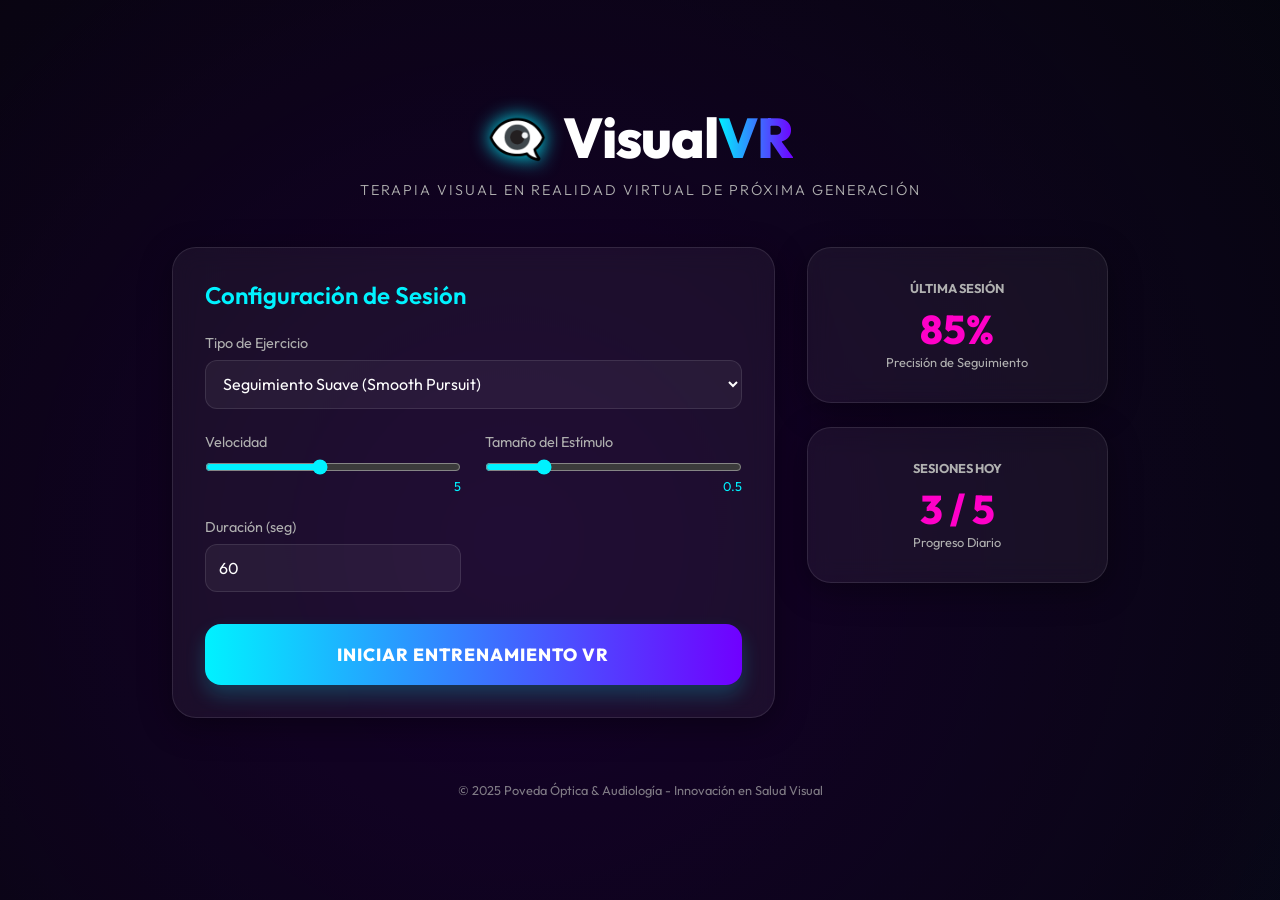
==== index.html @ d006fe5f "Initial commit VisualVR Therapy App" ====
<!DOCTYPE html>
<html lang="es">

<head>
    <meta charset="UTF-8">
    <meta name="viewport" content="width=device-width, initial-scale=1.0">
    <title>VisualVR - Entrenamiento Visual Avanzado</title>
    <link rel="stylesheet" href="style.css">
    <link rel="manifest" href="manifest.json">
    <link rel="preconnect" href="https://fonts.googleapis.com">
    <link rel="preconnect" href="https://fonts.gstatic.com" crossorigin>
    <link href="https://fonts.googleapis.com/css2?family=Outfit:wght@300;400;600;800&display=swap" rel="stylesheet">
</head>

<body>
    <div class="background-animation"></div>

    <main class="container">
        <header>
            <div class="logo">
                <span class="logo-icon">👁️‍🗨️</span>
                <h1>Visual<span>VR</span></h1>
            </div>
            <p class="subtitle">Terapia Visual en Realidad Virtual de Próxima Generación</p>
        </header>

        <section class="dashboard">
            <div class="glass-card main-controls">
                <h2>Configuración de Sesión</h2>
                <div class="control-group">
                    <label for="exercise-type">Tipo de Ejercicio</label>
                    <select id="exercise-type">
                        <option value="pursuit">Seguimiento Suave (Smooth Pursuit)</option>
                        <option value="saccades">Sacádicos (Saccades)</option>
                        <option value="vergence">Vergencia (Vergence)</option>
                    </select>
                </div>

                <div class="control-grid">
                    <div class="control-item">
                        <label for="speed">Velocidad</label>
                        <input type="range" id="speed" min="1" max="10" value="5">
                        <span class="value-display" id="speed-val">5</span>
                    </div>
                    <div class="control-item">
                        <label for="size">Tamaño del Estímulo</label>
                        <input type="range" id="size" min="0.1" max="2" step="0.1" value="0.5">
                        <span class="value-display" id="size-val">0.5</span>
                    </div>
                    <div class="control-item">
                        <label for="duration">Duración (seg)</label>
                        <input type="number" id="duration" value="60" min="10">
                    </div>
                </div>

                <button id="start-btn" class="primary-btn">INICIAR ENTRENAMIENTO VR</button>
            </div>

            <div class="stats-panel">
                <div class="glass-card stat-card">
                    <h3>Última Sesión</h3>
                    <p class="stat-value">85%</p>
                    <p class="stat-label">Precisión de Seguimiento</p>
                </div>
                <div class="glass-card stat-card">
                    <h3>Sesiones Hoy</h3>
                    <p class="stat-value">3 / 5</p>
                    <p class="stat-label">Progreso Diario</p>
                </div>
            </div>
        </section>

        <footer>
            <p>&copy; 2025 Poveda Óptica & Audiología - Innovación en Salud Visual</p>
        </footer>
    </main>

    <script src="script.js"></script>
</body>

</html>
---- style.css ----
:root {
    --primary: #00f2ff;
    --secondary: #7000ff;
    --accent: #ff00c8;
    --bg-dark: #05050a;
    --glass: rgba(255, 255, 255, 0.05);
    --glass-border: rgba(255, 255, 255, 0.1);
    --text: #ffffff;
    --text-dim: #b0b0b0;
}

* {
    margin: 0;
    padding: 0;
    box-sizing: border-box;
    font-family: 'Outfit', sans-serif;
}

body {
    background-color: var(--bg-dark);
    color: var(--text);
    overflow-x: hidden;
    min-height: 100vh;
    display: flex;
    justify-content: center;
    align-items: center;
}

.background-animation {
    position: fixed;
    top: 0;
    left: 0;
    width: 100%;
    height: 100%;
    z-index: -1;
    background: radial-gradient(circle at 20% 30%, #1a0033 0%, transparent 40%),
        radial-gradient(circle at 80% 70%, #001a33 0%, transparent 40%),
        linear-gradient(135deg, #05050a 0%, #0a0a1f 100%);
    background-size: 200% 200%;
    animation: gradientMove 15s ease infinite;
    opacity: 0.8;
}

@keyframes gradientMove {
    0% {
        background-position: 0% 50%;
    }

    50% {
        background-position: 100% 50%;
    }

    100% {
        background-position: 0% 50%;
    }
}

.container {
    width: 90%;
    max-width: 1000px;
    padding: 2rem;
    animation: fadeIn 1s ease-out;
}

@keyframes fadeIn {
    from {
        opacity: 0;
        transform: translateY(20px);
    }

    to {
        opacity: 1;
        transform: translateY(0);
    }
}

header {
    text-align: center;
    margin-bottom: 3rem;
}

.logo {
    display: flex;
    align-items: center;
    justify-content: center;
    gap: 1rem;
    margin-bottom: 0.5rem;
}

.logo-icon {
    font-size: 3rem;
    filter: drop-shadow(0 0 10px var(--primary));
}

h1 {
    font-size: 3.5rem;
    font-weight: 800;
    letter-spacing: -1px;
}

h1 span {
    background: linear-gradient(90deg, var(--primary), var(--secondary));
    background-clip: text;
    -webkit-background-clip: text;
    -webkit-text-fill-color: transparent;
}

.subtitle {
    font-weight: 300;
    color: var(--text-dim);
    letter-spacing: 2px;
    text-transform: uppercase;
    font-size: 0.9rem;
}

.dashboard {
    display: grid;
    grid-template-columns: 2fr 1fr;
    gap: 2rem;
}

.glass-card {
    background: var(--glass);
    backdrop-filter: blur(12px);
    border: 1px solid var(--glass-border);
    border-radius: 24px;
    padding: 2rem;
    box-shadow: 0 8px 32px 0 rgba(0, 0, 0, 0.37);
    transition: transform 0.3s ease, border-color 0.3s ease;
}

.glass-card:hover {
    border-color: var(--primary);
}

.main-controls h2 {
    margin-bottom: 1.5rem;
    font-weight: 600;
    color: var(--primary);
}

.control-group {
    margin-bottom: 1.5rem;
}

label {
    display: block;
    margin-bottom: 0.5rem;
    font-size: 0.9rem;
    color: var(--text-dim);
}

select,
input[type="number"] {
    width: 100%;
    background: rgba(255, 255, 255, 0.05);
    border: 1px solid var(--glass-border);
    border-radius: 12px;
    padding: 0.8rem;
    color: white;
    outline: none;
    font-size: 1rem;
}

.control-grid {
    display: grid;
    grid-template-columns: 1fr 1fr;
    gap: 1.5rem;
    margin-bottom: 2rem;
}

.control-item {
    display: flex;
    flex-direction: column;
}

input[type="range"] {
    width: 100%;
    accent-color: var(--primary);
}

.value-display {
    text-align: right;
    font-size: 0.8rem;
    color: var(--primary);
    margin-top: 0.2rem;
}

.primary-btn {
    width: 100%;
    padding: 1.2rem;
    border: none;
    border-radius: 16px;
    background: linear-gradient(90deg, var(--primary), var(--secondary));
    color: white;
    font-weight: 800;
    font-size: 1.1rem;
    cursor: pointer;
    box-shadow: 0 10px 20px rgba(0, 242, 255, 0.2);
    transition: all 0.3s ease;
    text-transform: uppercase;
    letter-spacing: 1px;
}

.primary-btn:hover {
    transform: translateY(-3px);
    box-shadow: 0 15px 30px rgba(0, 242, 255, 0.4);
    filter: brightness(1.1);
}

.stats-panel {
    display: flex;
    flex-direction: column;
    gap: 1.5rem;
}

.stat-card {
    text-align: center;
}

.stat-card h3 {
    font-size: 0.8rem;
    text-transform: uppercase;
    color: var(--text-dim);
    margin-bottom: 0.5rem;
}

.stat-value {
    font-size: 2.5rem;
    font-weight: 800;
    color: var(--accent);
}

.stat-label {
    font-size: 0.8rem;
    color: var(--text-dim);
}

footer {
    margin-top: 4rem;
    text-align: center;
    font-size: 0.8rem;
    color: var(--text-dim);
    opacity: 0.7;
}

@media (max-width: 768px) {
    .dashboard {
        grid-template-columns: 1fr;
    }

    h1 {
        font-size: 2.5rem;
    }
}
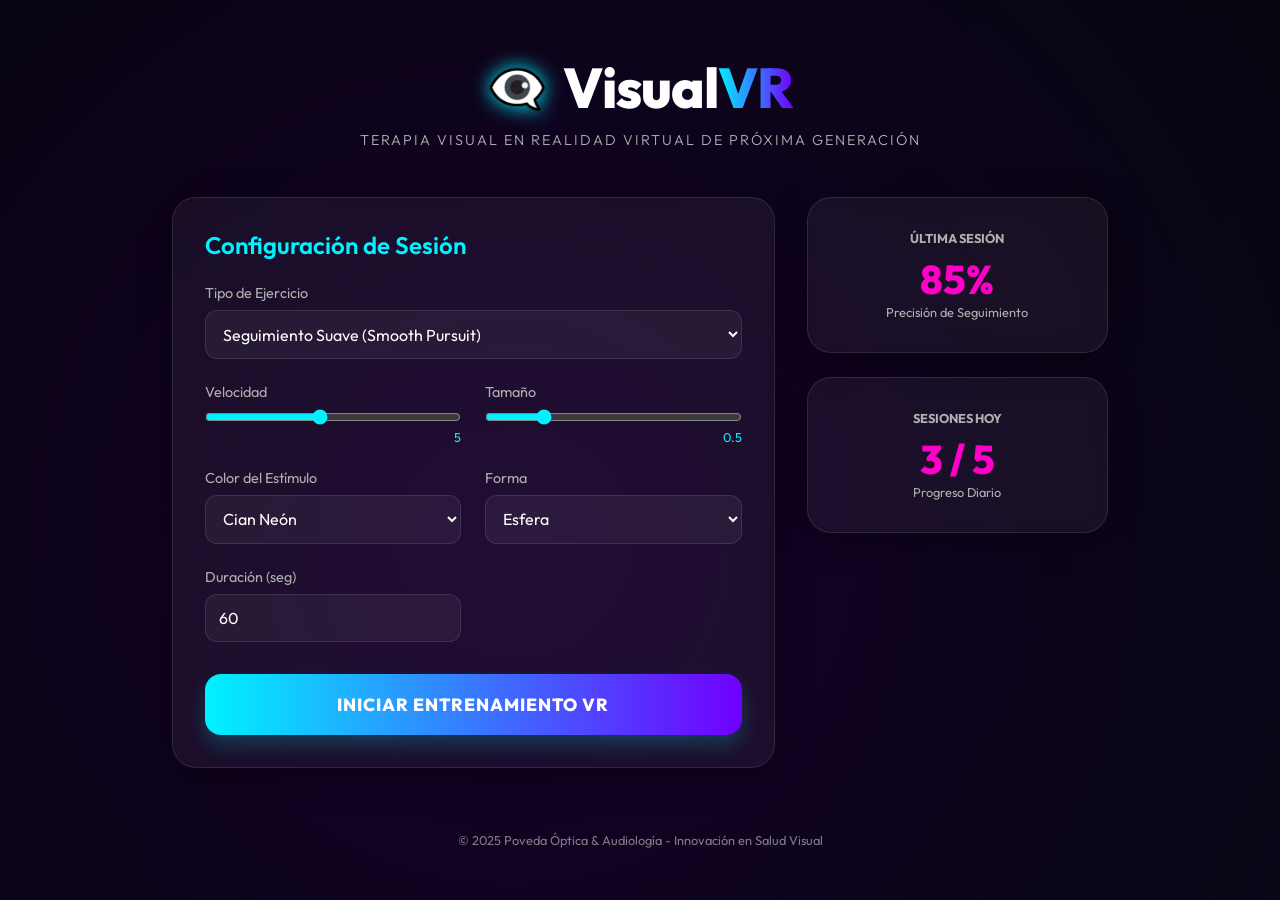
==== commit 0ea59104: "Update: Fix exit button position and add shape/color options" ====
--- a/index.html
+++ b/index.html
@@ -43,9 +43,28 @@
                         <span class="value-display" id="speed-val">5</span>
                     </div>
                     <div class="control-item">
-                        <label for="size">Tamaño del Estímulo</label>
+                        <label for="size">Tamaño</label>
                         <input type="range" id="size" min="0.1" max="2" step="0.1" value="0.5">
                         <span class="value-display" id="size-val">0.5</span>
+                    </div>
+                    <div class="control-item">
+                        <label for="color">Color del Estímulo</label>
+                        <select id="color">
+                            <option value="#00f2ff">Cian Neón</option>
+                            <option value="#ff00c8">Rosa Eléctrico</option>
+                            <option value="#7000ff">Violeta Profundo</option>
+                            <option value="#00ff00">Verde Terapia</option>
+                            <option value="#ffff00">Amarillo Foveal</option>
+                        </select>
+                    </div>
+                    <div class="control-item">
+                        <label for="shape">Forma</label>
+                        <select id="shape">
+                            <option value="sphere">Esfera</option>
+                            <option value="box">Cubo</option>
+                            <option value="torus">Anillo</option>
+                            <option value="cone">Puntero</option>
+                        </select>
                     </div>
                     <div class="control-item">
                         <label for="duration">Duración (seg)</label>
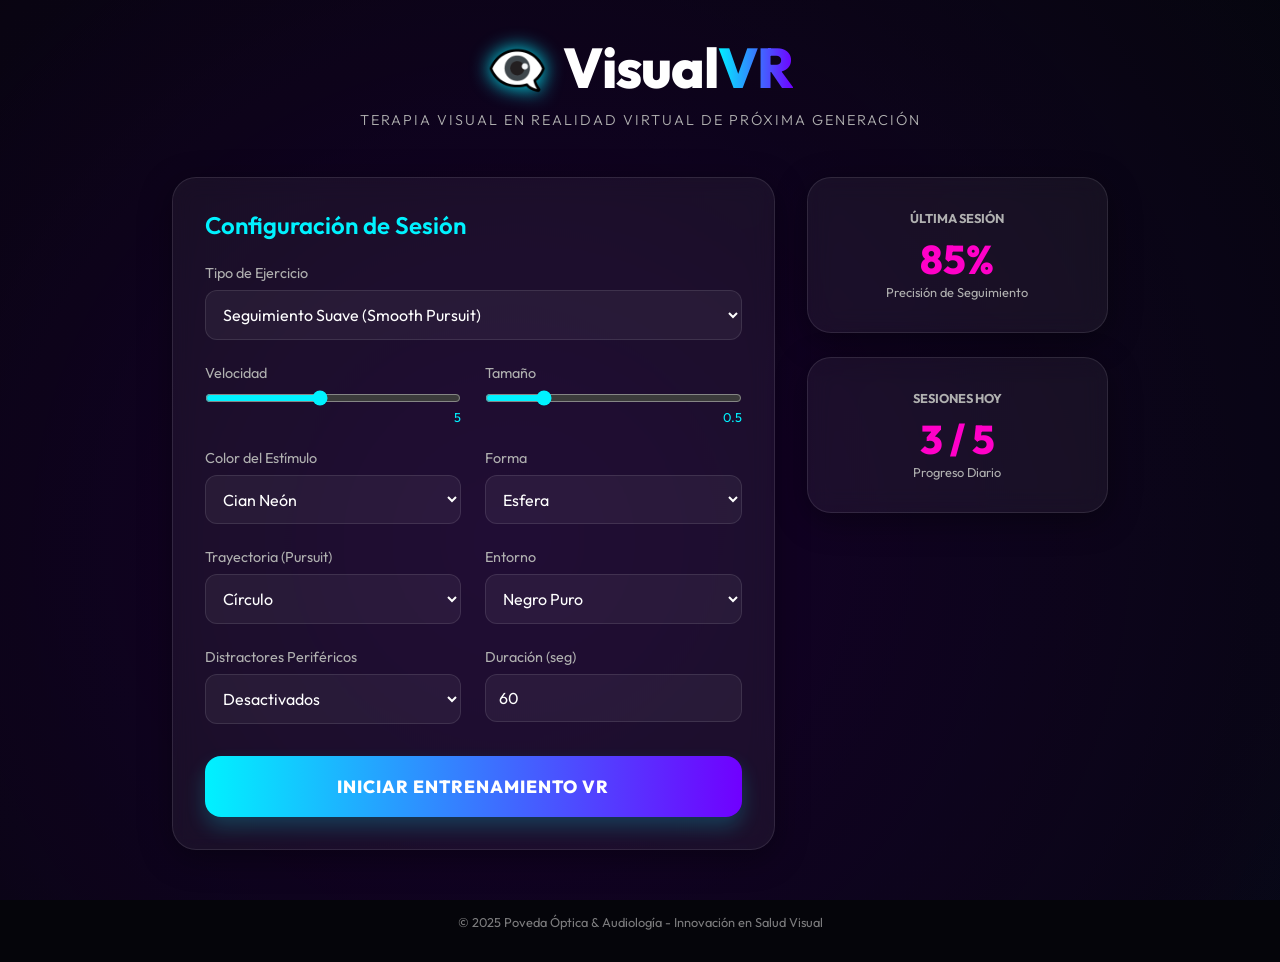
==== commit 03082352: "Full feature update: Lemniscate patterns, environments, and distractors" ====
--- a/index.html
+++ b/index.html
@@ -67,6 +67,32 @@
                         </select>
                     </div>
                     <div class="control-item">
+                        <label for="pattern">Trayectoria (Pursuit)</label>
+                        <select id="pattern">
+                            <option value="circle">Círculo</option>
+                            <option value="lemniscate">Ocho Tumbado (∞)</option>
+                            <option value="random">Aleatoria Fluida</option>
+                            <option value="horizontal">Horizontal</option>
+                            <option value="vertical">Vertical</option>
+                        </select>
+                    </div>
+                    <div class="control-item">
+                        <label for="background">Entorno</label>
+                        <select id="background">
+                            <option value="none">Negro Puro</option>
+                            <option value="grid">Rejilla de Contraste</option>
+                            <option value="stars">Campo de Estrellas</option>
+                        </select>
+                    </div>
+                    <div class="control-item">
+                        <label for="distractors">Distractores Periféricos</label>
+                        <select id="distractors">
+                            <option value="0">Desactivados</option>
+                            <option value="1">Baja Densidad</option>
+                            <option value="3">Alta Densidad</option>
+                        </select>
+                    </div>
+                    <div class="control-item">
                         <label for="duration">Duración (seg)</label>
                         <input type="number" id="duration" value="60" min="10">
                     </div>
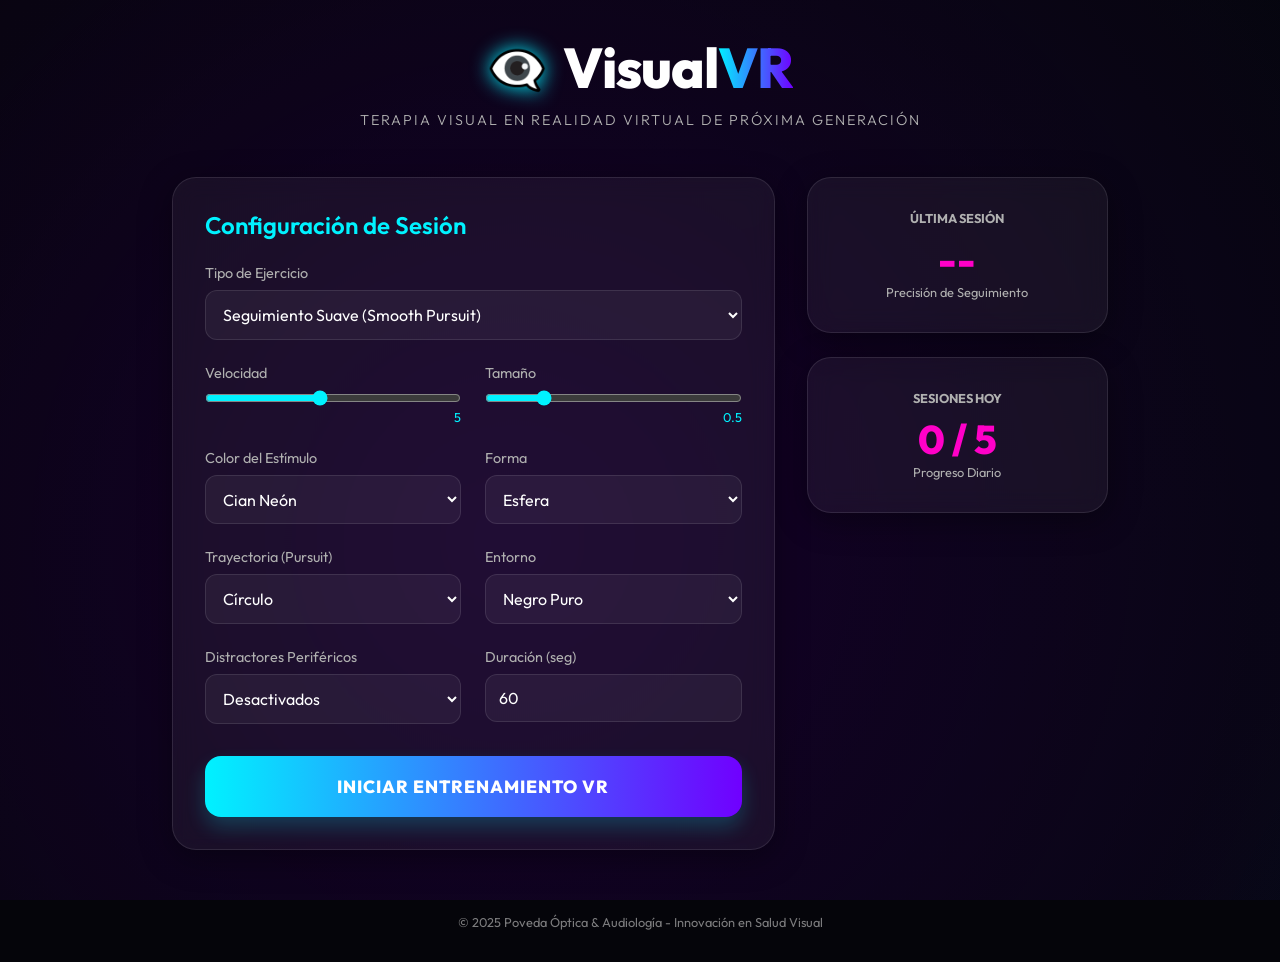
==== commit 0dbc96c2: "Fix: Add dynamic statistics and persist session progress in localStorage" ====
--- a/index.html
+++ b/index.html
@@ -104,12 +104,12 @@
             <div class="stats-panel">
                 <div class="glass-card stat-card">
                     <h3>Última Sesión</h3>
-                    <p class="stat-value">85%</p>
+                    <p class="stat-value" id="last-precision">--</p>
                     <p class="stat-label">Precisión de Seguimiento</p>
                 </div>
                 <div class="glass-card stat-card">
                     <h3>Sesiones Hoy</h3>
-                    <p class="stat-value">3 / 5</p>
+                    <p class="stat-value" id="today-sessions">0 / 5</p>
                     <p class="stat-label">Progreso Diario</p>
                 </div>
             </div>
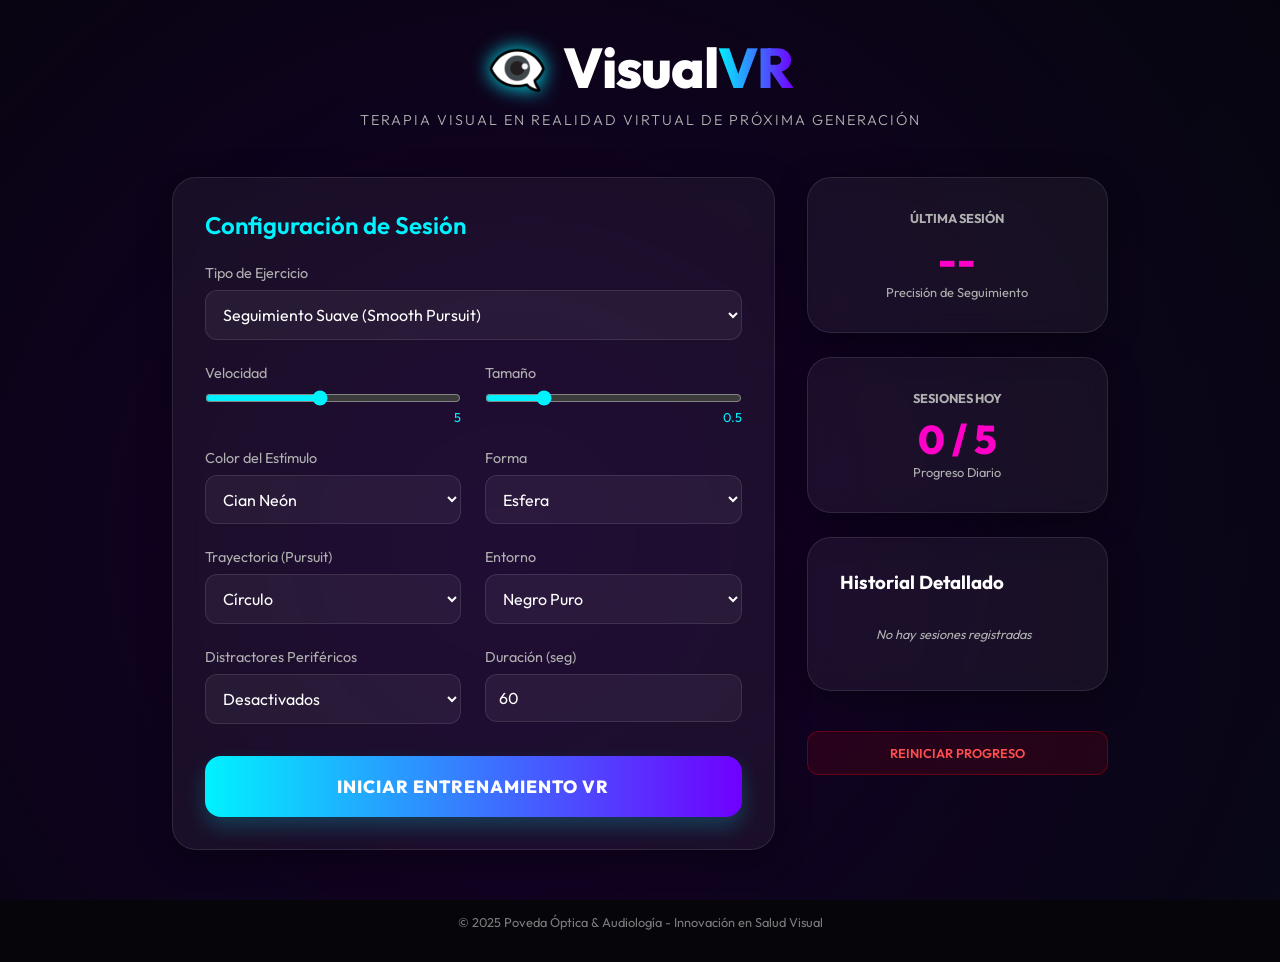
==== commit f4e65624: "Feature: Detailed history, Reset button, and incomplete session tracking" ====
--- a/index.html
+++ b/index.html
@@ -112,6 +112,16 @@
                     <p class="stat-value" id="today-sessions">0 / 5</p>
                     <p class="stat-label">Progreso Diario</p>
                 </div>
+
+                <div class="glass-card history-card">
+                    <h3>Historial Detallado</h3>
+                    <div id="history-list" class="history-list">
+                        <!-- Se llenará dinámicamente -->
+                        <p class="empty-msg">No hay sesiones registradas</p>
+                    </div>
+                </div>
+
+                <button id="reset-btn" class="secondary-btn">REINICIAR PROGRESO</button>
             </div>
         </section>
 
--- a/style.css
+++ b/style.css
@@ -244,6 +244,86 @@
     opacity: 0.7;
 }
 
+.secondary-btn {
+    width: 100%;
+    padding: 0.8rem;
+    border: 1px solid rgba(255, 0, 0, 0.3);
+    border-radius: 12px;
+    background: rgba(255, 0, 0, 0.1);
+    color: #ff4d4d;
+    font-weight: 600;
+    cursor: pointer;
+    transition: all 0.3s ease;
+    margin-top: 1rem;
+    font-size: 0.8rem;
+}
+
+.secondary-btn:hover {
+    background: rgba(255, 0, 0, 0.2);
+    border-color: #ff4d4d;
+}
+
+.history-card {
+    max-height: 300px;
+    display: flex;
+    flex-direction: column;
+}
+
+.history-list {
+    margin-top: 1rem;
+    overflow-y: auto;
+    flex-grow: 1;
+    display: flex;
+    flex-direction: column;
+    gap: 0.8rem;
+    padding-right: 0.5rem;
+}
+
+.history-item {
+    background: rgba(255, 255, 255, 0.03);
+    border-radius: 12px;
+    padding: 0.8rem;
+    font-size: 0.8rem;
+    border-left: 3px solid var(--primary);
+    animation: slideIn 0.3s ease-out;
+}
+
+.history-item.incomplete {
+    border-left-color: #ff9800;
+}
+
+.history-item .date {
+    color: var(--text-dim);
+    font-size: 0.7rem;
+    margin-bottom: 0.2rem;
+}
+
+.history-item .details {
+    display: flex;
+    justify-content: space-between;
+    font-weight: 600;
+}
+
+.empty-msg {
+    text-align: center;
+    color: var(--text-dim);
+    font-style: italic;
+    font-size: 0.8rem;
+    padding: 1rem;
+}
+
+@keyframes slideIn {
+    from {
+        opacity: 0;
+        transform: translateX(10px);
+    }
+
+    to {
+        opacity: 1;
+        transform: translateX(0);
+    }
+}
+
 @media (max-width: 768px) {
     .dashboard {
         grid-template-columns: 1fr;
